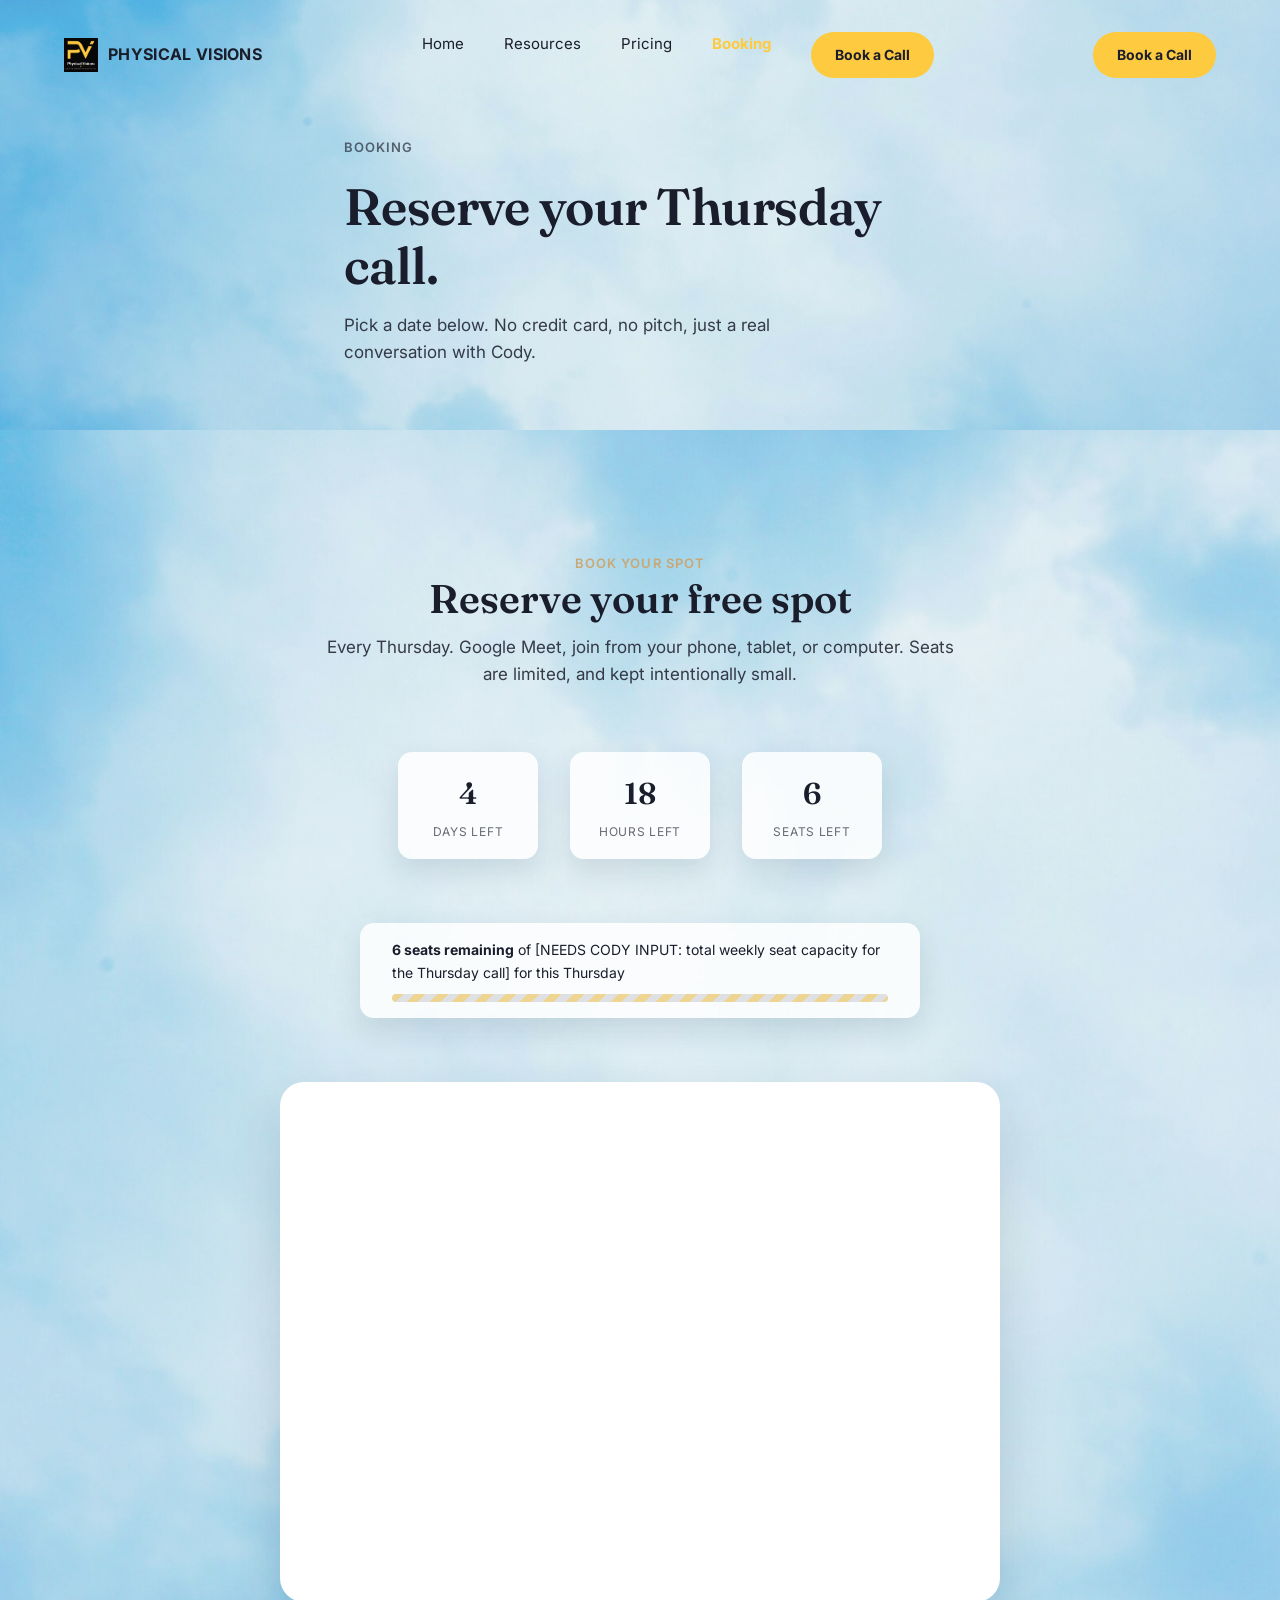
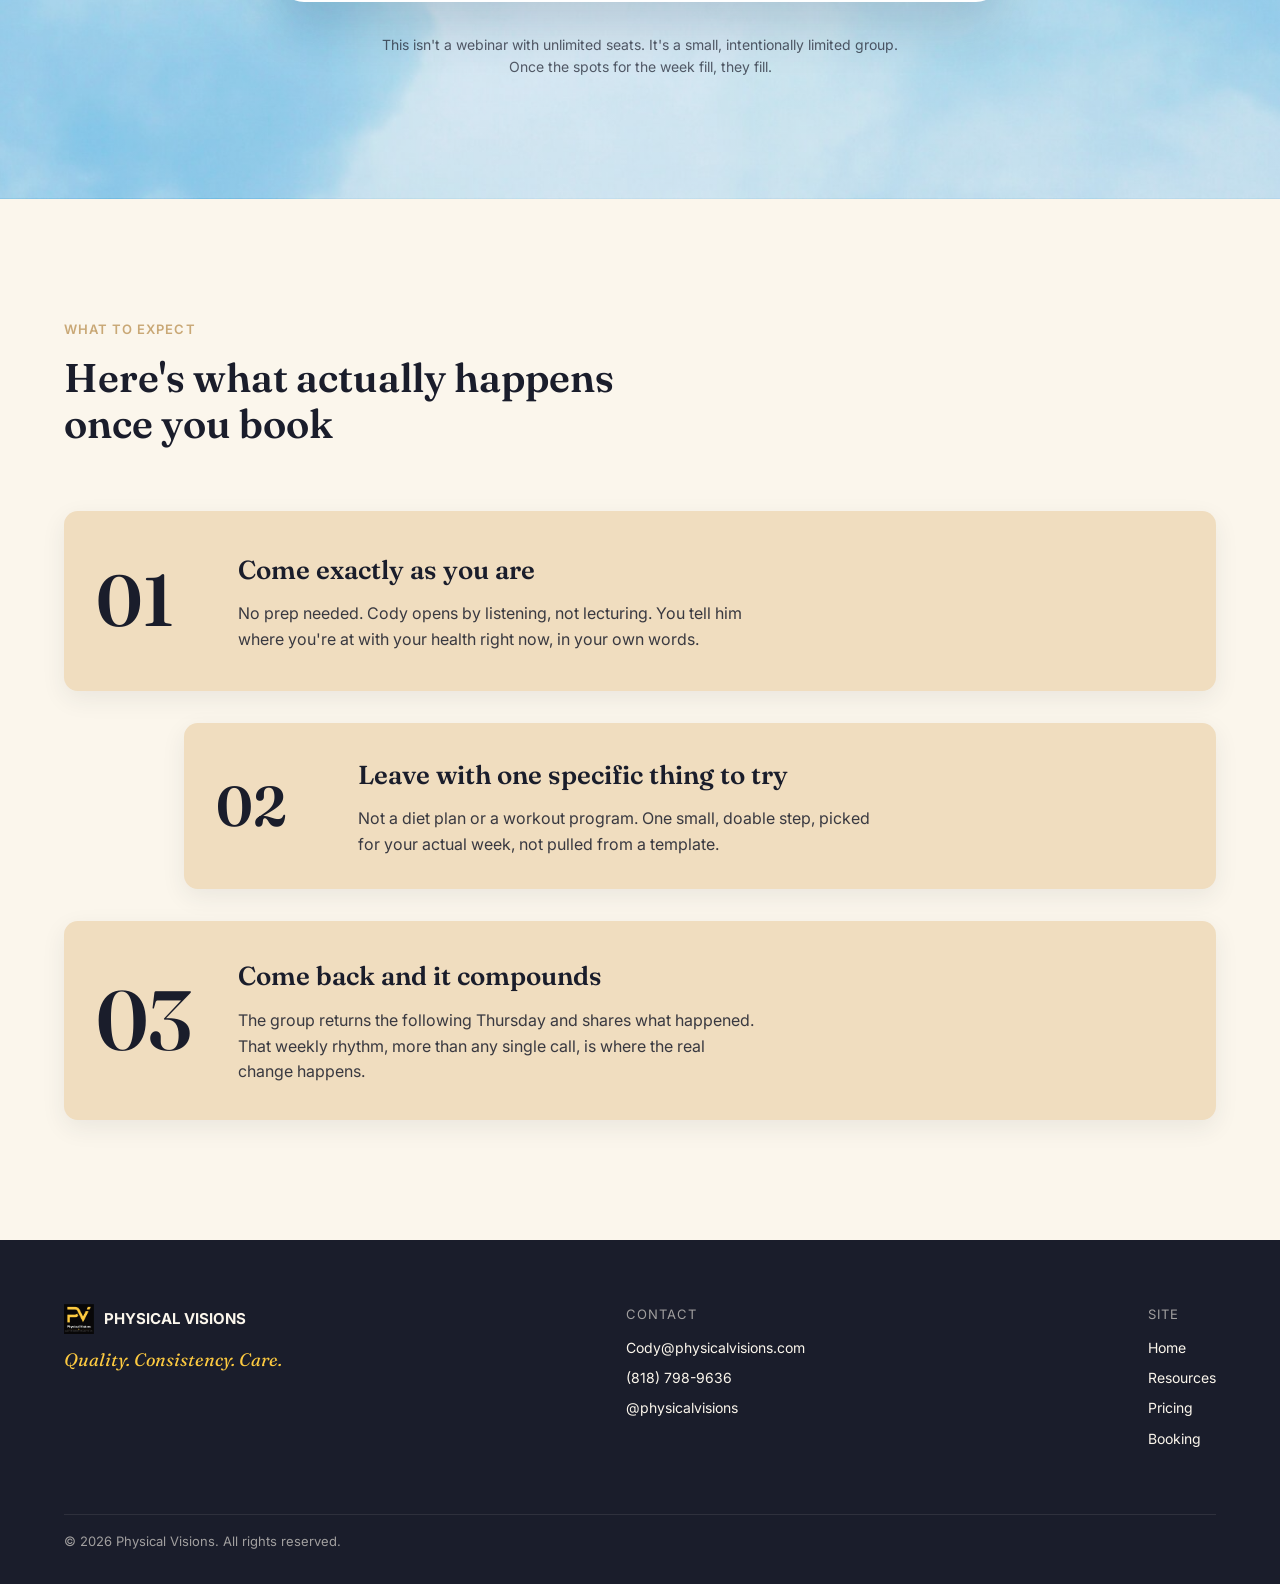
==== booking.html @ 631cce65 "Add booking.html with GHL calendar + urgency mechanics" ====
<!DOCTYPE html>
<html lang="en">
<head>
  <meta charset="UTF-8" />
  <meta name="viewport" content="width=device-width, initial-scale=1.0" />
  <title>Booking | Physical Visions</title>
  <meta name="description" content="Reserve your free Thursday coaching call with Cody Carrier, NASM-certified coach. Pick a time below, no credit card, no pitch." />
  <link rel="stylesheet" href="styles.css" />
  <link rel="icon" href="assets/pv-logo.png" />
  <link rel="preconnect" href="https://fonts.googleapis.com" />
  <link rel="preconnect" href="https://fonts.gstatic.com" crossorigin />
  <link href="https://fonts.googleapis.com/css2?family=Fraunces:ital,opsz,wght@0,9..144,300..700;1,9..144,300..700&family=Inter:wght@400;500;600;700&display=swap" rel="stylesheet" />
</head>
<body>

  <!-- =========================================================
       SKY — full-bleed cloud background behind nav + page-hero
       ========================================================= -->
  <div class="sky">

    <nav class="nav">
      <div class="nav-logo">
        <img src="assets/pv-logo.png" alt="Physical Visions" />
        <span class="nav-logo-word">PHYSICAL VISIONS</span>
      </div>
      <div class="nav-links" id="nav-links">
        <a href="index.html">Home</a>
        <a href="resources.html">Resources</a>
        <a href="pricing.html">Pricing</a>
        <a href="booking.html" class="active">Booking</a>
        <a href="booking.html" class="btn btn-sm nav-links-cta">Book a Call</a>
      </div>
      <a href="booking.html" class="btn btn-sm nav-cta-desktop">Book a Call</a>
      <button type="button" class="nav-toggle" id="nav-toggle" aria-label="Toggle menu" aria-expanded="false" aria-controls="nav-links">
        <span></span><span></span><span></span>
      </button>
    </nav>

    <header class="page-hero container">
      <span class="hero-label">Booking</span>
      <h1 class="page-hero-headline">Reserve your Thursday call.</h1>
      <p class="page-hero-sub">Pick a date below. No credit card, no pitch, just a real conversation with Cody.</p>
    </header>

  </div>

  <!-- =========================================================
       BOOKING — cloud section, countdown + seats + capacity +
       GHL widget (the confirmed calendar, ID 6GK8R8UNQwHmLOpPVCyv)
       ========================================================= -->
  <section class="booking" id="booking-widget-section">
    <div class="container">
      <div class="booking-header reveal">
        <span class="section-label">Book Your Spot</span>
        <h2 class="section-heading">Reserve your free spot</h2>
        <p class="booking-intro">Every Thursday. Google Meet, join from your phone, tablet, or computer. Seats are limited, and kept intentionally small.</p>
      </div>

      <div class="urgency-row reveal">
        <div class="urgency-card">
          <div class="urgency-number" data-countdown-days>—</div>
          <div class="urgency-label">Days Left</div>
        </div>
        <div class="urgency-card">
          <div class="urgency-number" data-countdown-hours>—</div>
          <div class="urgency-label">Hours Left</div>
        </div>
        <div class="urgency-card">
          <div class="urgency-number"><span data-seats-left>6</span></div>
          <div class="urgency-label">Seats Left</div>
        </div>
      </div>

      <div class="capacity-bar">
        <p><strong><span data-seats-left>6</span> seats remaining</strong> of [NEEDS CODY INPUT: total weekly seat capacity for the Thursday call] for this Thursday</p>
        <div class="capacity-track"><div class="capacity-fill capacity-fill--unknown"></div></div>
      </div>

      <div class="booking-widget reveal">
        <iframe src="https://link.martechla.com/widget/booking/6GK8R8UNQwHmLOpPVCyv" title="Reserve your free coaching call" style="width: 100%; border: none; overflow: hidden;" scrolling="no" id="6GK8R8UNQwHmLOpPVCyv_1781739598770"></iframe>
        <script src="https://link.martechla.com/js/form_embed.js" type="text/javascript"></script>
      </div>

      <p class="booking-note">This isn't a webinar with unlimited seats. It's a small, intentionally limited group. Once the spots for the week fill, they fill.</p>
    </div>
  </section>

  <!-- =========================================================
       WHAT TO EXPECT — adapted from Home's journey copy,
       reframed for someone landing directly on this page
       ========================================================= -->
  <section class="journey" id="what-to-expect">
    <div class="container">
      <div class="section-header reveal">
        <span class="section-label">What To Expect</span>
        <h2 class="section-heading">Here's what actually happens once you book</h2>
      </div>

      <div class="journey-rows">

        <div class="journey-row reveal">
          <span class="journey-number">01</span>
          <div>
            <p class="journey-row-title">Come exactly as you are</p>
            <p class="journey-row-body">No prep needed. Cody opens by listening, not lecturing. You tell him where you're at with your health right now, in your own words.</p>
          </div>
        </div>

        <div class="journey-row offset reveal">
          <span class="journey-number journey-number--md">02</span>
          <div>
            <p class="journey-row-title">Leave with one specific thing to try</p>
            <p class="journey-row-body">Not a diet plan or a workout program. One small, doable step, picked for your actual week, not pulled from a template.</p>
          </div>
        </div>

        <div class="journey-row reveal">
          <span class="journey-number journey-number--lg">03</span>
          <div>
            <p class="journey-row-title">Come back and it compounds</p>
            <p class="journey-row-body">The group returns the following Thursday and shares what happened. That weekly rhythm, more than any single call, is where the real change happens.</p>
          </div>
        </div>

      </div>
    </div>
  </section>

  <!-- =========================================================
       FOOTER
       ========================================================= -->
  <footer class="footer">
    <div class="container">
      <div class="footer-top">
        <div>
          <div class="footer-brand">
            <img src="assets/pv-logo.png" alt="Physical Visions" />
            <span class="footer-brand-word">PHYSICAL VISIONS</span>
          </div>
          <p class="footer-tagline">Quality. Consistency. Care.</p>
        </div>

        <div>
          <p class="footer-col-title">Contact</p>
          <div class="footer-links">
            <a href="mailto:Cody@physicalvisions.com">Cody@physicalvisions.com</a>
            <a href="tel:+18187989636">(818) 798-9636</a>
            <a href="https://instagram.com/physicalvisions" target="_blank" rel="noopener">@physicalvisions</a>
          </div>
        </div>

        <div>
          <p class="footer-col-title">Site</p>
          <div class="footer-links">
            <a href="index.html">Home</a>
            <a href="resources.html">Resources</a>
            <a href="pricing.html">Pricing</a>
            <a href="booking.html">Booking</a>
          </div>
        </div>
      </div>

      <div class="footer-bottom">
        <span>&copy; 2026 Physical Visions. All rights reserved.</span>
      </div>
    </div>
  </footer>

  <script src="script.js"></script>
</body>
</html>
---- styles.css ----
/* =========================================================
   Physical Visions — Home Page
   Design system: gold accent, cream/cloud floating sections,
   warm tan "grounded" sections for settled moments.
   No build step — nudge the variables below and save.
   ========================================================= */

/* -------------------------
   CSS Custom Properties
   ------------------------- */
:root {
  /* Locked accent — the one saturated color in the whole system */
  --gold: #FDCA40;

  /* Base surfaces */
  --cream: #FBF6EC;          /* default warm background under the cloud sections */
  --dark-text: #1A1D2B;      /* text ONLY — never a section background */

  /* Grounded / settled section — warm tan counterpoint to the floating cloud sections */
  --tan-section: #F1E1C2;
  --card-tan: #F0DDBF;
  --card-tan-dark: #C9A876;

  /* Cloud / sky */
  --sky-light: #8FD3F4;
  --sky-deep: #2E9CDB;

  /* Type */
  --font-headline: 'Fraunces', Georgia, serif;
  --font-body: 'Inter', Helvetica, Arial, sans-serif;

  /* Spacing + radius */
  --space-xs: 8px;
  --space-sm: 16px;
  --space-md: 32px;
  --space-lg: 64px;
  --space-xl: 120px;
  --radius-sm: 6px;
  --radius-md: 14px;
  --radius-lg: 24px;
  --radius-pill: 100px;
}

/* -------------------------
   Reset & Base
   ------------------------- */
*, *::before, *::after {
  box-sizing: border-box;
  margin: 0;
  padding: 0;
}

html { scroll-behavior: smooth; }

body {
  font-family: var(--font-body);
  font-size: 1rem;
  line-height: 1.6;
  color: var(--dark-text);
  background: var(--cream);
  -webkit-font-smoothing: antialiased;
  overflow-x: hidden;
}

img { display: block; max-width: 100%; height: auto; }
a { color: inherit; text-decoration: none; }
ul { list-style: none; }

.container {
  width: 100%;
  max-width: 1280px;
  margin: 0 auto;
  padding: 0 64px;
}

/* =========================================================
   MOTION
   Clouds drift continuously; floating elements bob gently;
   grounded sections stay completely still by design — that
   stillness is the point, not an oversight. Content fades in
   on scroll via the .reveal class (see script.js).
   ========================================================= */
@keyframes cloud-drift {
  0%   { background-position: 0% center; }
  100% { background-position: 100% center; }
}

@keyframes gentle-float {
  0%, 100% { transform: translateY(0px); }
  50%      { transform: translateY(-6px); }
}

.reveal {
  opacity: 0;
  transform: translateY(24px);
  transition: opacity 0.7s ease, transform 0.7s ease;
}

.reveal.in-view {
  opacity: 1;
  transform: translateY(0);
}

@media (prefers-reduced-motion: reduce) {
  * { animation: none !important; transition: none !important; }
  .reveal { opacity: 1; transform: none; }
}

/* =========================================================
   SKY — full-bleed cloud background behind nav + hero
   ========================================================= */
.sky {
  position: relative;
  background:
    linear-gradient(rgba(255, 255, 255, 0.32), rgba(255, 255, 255, 0.32)),
    url('assets/clouds-bg.jpg');
  background-size: 200% auto, cover;
  background-position: 0% center, center;
  animation: cloud-drift 60s ease-in-out infinite alternate;
}

/* -------------------------
   Nav
   ------------------------- */
.nav {
  display: flex;
  align-items: center;
  justify-content: space-between;
  padding: var(--space-md) 64px;
}

.nav-logo {
  display: flex;
  align-items: center;
  gap: 10px;
}

.nav-logo img {
  height: 34px;
  width: auto;
}

.nav-logo-word {
  font-family: var(--font-body);
  font-weight: 700;
  font-size: 16px;
  letter-spacing: 0.02em;
}

.nav-links {
  display: flex;
  gap: 40px;
  font-size: 15px;
}

.nav-links a:hover { opacity: 0.7; }

.nav-links-cta { display: none; }

.nav-toggle {
  display: none;
  flex-direction: column;
  justify-content: center;
  gap: 5px;
  width: 40px;
  height: 40px;
  background: none;
  border: none;
  cursor: pointer;
}

.nav-toggle span {
  display: block;
  width: 22px;
  height: 2px;
  background: var(--dark-text);
  margin: 0 auto;
  transition: transform 0.2s ease, opacity 0.2s ease;
}

.nav-toggle.open span:nth-child(1) { transform: translateY(7px) rotate(45deg); }
.nav-toggle.open span:nth-child(2) { opacity: 0; }
.nav-toggle.open span:nth-child(3) { transform: translateY(-7px) rotate(-45deg); }

/* -------------------------
   Buttons
   ------------------------- */
.btn {
  display: inline-flex;
  align-items: center;
  justify-content: center;
  font-family: var(--font-body);
  font-weight: 700;
  font-size: 15px;
  padding: 16px 32px;
  border-radius: var(--radius-pill);
  background: var(--gold);
  color: var(--dark-text);
  border: none;
  cursor: pointer;
  transition: transform 0.2s ease, box-shadow 0.2s ease;
}

.btn:hover {
  transform: translateY(-2px);
  box-shadow: 0 10px 24px rgba(253, 202, 64, 0.35);
}

.btn-sm {
  padding: 12px 24px;
  font-size: 14px;
}

.btn-outline {
  background: transparent;
  border: 2px solid var(--dark-text);
  color: var(--dark-text);
}

.btn-outline:hover {
  box-shadow: none;
  background: var(--dark-text);
  color: var(--tan-section);
}

/* -------------------------
   Hero
   ------------------------- */
.hero {
  display: flex;
  align-items: flex-start;
  padding: 24px 0 var(--space-xl);
  position: relative;
  min-height: 560px;
}

.hero-copy {
  display: flex;
  flex-direction: column;
  align-items: flex-start;
  gap: 20px;
  width: 100%;
  max-width: 560px;
  padding: 40px 0 0 64px;
}

.hero-label {
  font-family: var(--font-body);
  font-weight: 600;
  font-size: 13px;
  letter-spacing: 0.08em;
  text-transform: uppercase;
  color: var(--dark-text);
  opacity: 0.65;
}

.hero-headline {
  font-family: var(--font-headline);
  font-optical-sizing: auto;
  font-weight: 600;
  font-size: 58px;
  line-height: 1.15;
  letter-spacing: -0.01em;
  color: var(--dark-text);
}

.hero-headline em {
  font-style: italic;
  font-weight: 500;
}

.hero-sub {
  font-family: var(--font-body);
  font-size: 17px;
  line-height: 1.6;
  color: var(--dark-text);
  max-width: 460px;
}

.hero-cta-row {
  display: flex;
  flex-direction: column;
  gap: 10px;
  padding-top: 8px;
}

.hero-trust {
  font-family: var(--font-body);
  font-size: 13px;
  color: var(--dark-text);
  opacity: 0.65;
}

.credential-chip {
  position: absolute;
  top: 380px;
  right: 96px;
  display: flex;
  flex-direction: column;
  gap: 4px;
  padding: 20px 24px;
  border-radius: var(--radius-md);
  background: rgba(255, 255, 255, 0.85);
  box-shadow: 0 16px 34px rgba(20, 50, 80, 0.16);
  width: 240px;
  animation: gentle-float 5s ease-in-out infinite;
}

.credential-chip-title {
  font-family: var(--font-headline);
  font-weight: 600;
  font-size: 20px;
  color: var(--dark-text);
}

.credential-chip-sub {
  font-family: var(--font-body);
  font-size: 13px;
  color: var(--dark-text);
  opacity: 0.7;
}

/* =========================================================
   SECTION HEADER (shared pattern)
   ========================================================= */
.section-header {
  display: flex;
  flex-direction: column;
  gap: 16px;
  max-width: 560px;
  margin-bottom: var(--space-lg);
}

.section-label {
  font-family: var(--font-body);
  font-weight: 600;
  font-size: 13px;
  letter-spacing: 0.08em;
  text-transform: uppercase;
  color: var(--card-tan-dark);
}

.section-heading {
  font-family: var(--font-headline);
  font-weight: 600;
  font-size: 40px;
  line-height: 1.15;
  color: var(--dark-text);
}

/* =========================================================
   JOURNEY SECTION ("How It Works") — grounded, settled
   ========================================================= */
.journey {
  background: var(--cream);
  padding: var(--space-xl) 0;
}

.journey-rows {
  display: flex;
  flex-direction: column;
  gap: var(--space-md);
}

.journey-row {
  display: flex;
  align-items: center;
  gap: 32px;
  width: 100%;
  box-sizing: border-box;
  background: var(--card-tan);
  border-radius: var(--radius-md);
  padding: var(--space-md);
  box-shadow: 0 8px 24px rgba(42, 46, 64, 0.08);
}

.journey-row > div {
  flex: 1;
  min-width: 0;
}

.journey-row.offset {
  width: calc(100% - 120px);
  margin-left: 120px;
}

.journey-number {
  font-family: var(--font-headline);
  font-weight: 600;
  font-size: 72px;
  color: var(--dark-text);
  width: 110px;
  flex-shrink: 0;
}

.journey-number--md { font-size: 56px; }
.journey-number--lg { font-size: 84px; }

.journey-row-title {
  font-family: var(--font-headline);
  font-weight: 600;
  font-size: 26px;
  color: var(--dark-text);
  margin-bottom: 10px;
}

.journey-row-body {
  font-family: var(--font-body);
  font-size: 16px;
  line-height: 1.6;
  color: var(--dark-text);
  opacity: 0.85;
  max-width: 520px;
}

/* =========================================================
   WHO THIS IS FOR — asymmetric two-column, floating quote card
   ========================================================= */
.who {
  position: relative;
  background:
    linear-gradient(rgba(255, 255, 255, 0.55), rgba(255, 255, 255, 0.55)),
    url('assets/clouds-bg.jpg');
  background-size: 200% auto, cover;
  background-position: 0% center, center;
  animation: cloud-drift 70s ease-in-out infinite alternate;
  padding: var(--space-xl) 0;
}

.who-grid {
  display: grid;
  grid-template-columns: 1.1fr 0.9fr;
  gap: var(--space-lg);
  align-items: start;
}

.who-list {
  display: flex;
  flex-direction: column;
  gap: var(--space-sm);
  margin-top: var(--space-sm);
}

.who-item {
  display: flex;
  align-items: flex-start;
  gap: 14px;
  font-size: 17px;
  line-height: 1.5;
}

.who-check {
  flex-shrink: 0;
  width: 26px;
  height: 26px;
  border-radius: 50%;
  background: var(--gold);
  color: var(--dark-text);
  display: flex;
  align-items: center;
  justify-content: center;
  font-weight: 700;
  font-size: 14px;
  margin-top: 2px;
}

.who-closing {
  margin-top: var(--space-md);
  font-family: var(--font-headline);
  font-style: italic;
  font-size: 20px;
  line-height: 1.4;
  max-width: 460px;
}

.who-card {
  background: rgba(255, 255, 255, 0.85);
  border-radius: var(--radius-lg);
  padding: var(--space-lg) var(--space-md);
  box-shadow: 0 20px 44px rgba(20, 50, 80, 0.14);
  animation: gentle-float 6s ease-in-out infinite;
  margin-top: 48px;
}

.who-card-number {
  font-family: var(--font-headline);
  font-size: 64px;
  font-weight: 600;
  color: var(--gold);
  line-height: 1;
}

.who-card-label {
  font-size: 15px;
  margin-top: 8px;
  opacity: 0.75;
}

/* =========================================================
   COACH — grounded/settled tan section, asymmetric photo
   ========================================================= */
.coach {
  background: var(--tan-section);
  padding: var(--space-xl) 0;
}

.coach-grid {
  display: grid;
  grid-template-columns: 0.85fr 1.15fr;
  gap: var(--space-lg);
  align-items: center;
}

.coach-photo-wrap {
  position: relative;
}

.coach-photo {
  border-radius: var(--radius-lg);
  overflow: hidden;
  box-shadow: 0 24px 50px rgba(42, 46, 64, 0.18);
  transform: rotate(-2deg);
}

.coach-photo img {
  width: 100%;
  aspect-ratio: 4 / 5;
  object-fit: cover;
}

.coach-credential-tag {
  position: absolute;
  bottom: -20px;
  right: -20px;
  background: var(--dark-text);
  color: var(--gold);
  padding: 14px 20px;
  border-radius: var(--radius-md);
  font-size: 13px;
  font-weight: 600;
  letter-spacing: 0.02em;
  box-shadow: 0 12px 28px rgba(20, 50, 80, 0.25);
}

.coach-name {
  font-family: var(--font-headline);
  font-weight: 600;
  font-size: 32px;
  margin-bottom: 4px;
}

.coach-title {
  font-size: 15px;
  opacity: 0.7;
  margin-bottom: var(--space-sm);
}

.coach-bio p {
  margin-bottom: 16px;
  max-width: 560px;
  opacity: 0.9;
}

.coach-bio p:last-child { margin-bottom: 0; }

/* =========================================================
   TESTIMONIALS — asymmetric, one featured + two stacked
   ========================================================= */
.testimonials {
  background: var(--cream);
  padding: var(--space-xl) 0;
}

.testimonial-grid {
  display: grid;
  grid-template-columns: 1.3fr 1fr;
  gap: var(--space-md);
}

.testimonial-card {
  background: #fff;
  border-radius: var(--radius-md);
  padding: var(--space-md);
  box-shadow: 0 10px 28px rgba(42, 46, 64, 0.08);
  display: flex;
  flex-direction: column;
  gap: 16px;
}

.testimonial-featured {
  padding: var(--space-lg) var(--space-md);
  justify-content: center;
}

.testimonial-stack {
  display: flex;
  flex-direction: column;
  gap: var(--space-md);
}

.testimonial-quote {
  font-family: var(--font-headline);
  font-size: 22px;
  line-height: 1.45;
  color: var(--dark-text);
}

.testimonial-stack .testimonial-quote {
  font-size: 17px;
}

.testimonial-person {
  display: flex;
  align-items: center;
  gap: 12px;
}

.testimonial-person img {
  width: 48px;
  height: 48px;
  border-radius: 50%;
  object-fit: cover;
}

.testimonial-name {
  font-weight: 700;
  font-size: 14px;
}

.testimonial-context {
  font-size: 13px;
  opacity: 0.65;
}

/* =========================================================
   BOOKING — cloud section, countdown + seats + GHL widget
   ========================================================= */
.booking {
  position: relative;
  background:
    linear-gradient(rgba(255, 255, 255, 0.4), rgba(255, 255, 255, 0.4)),
    url('assets/clouds-bg.jpg');
  background-size: 200% auto, cover;
  background-position: 0% center, center;
  animation: cloud-drift 80s ease-in-out infinite alternate;
  padding: var(--space-xl) 0;
}

.booking-header {
  text-align: center;
  max-width: 640px;
  margin: 0 auto var(--space-lg);
}

.booking-header .section-label { justify-content: center; }

.booking-intro {
  font-size: 17px;
  opacity: 0.85;
  margin-top: 12px;
}

.urgency-row {
  display: flex;
  justify-content: center;
  gap: var(--space-md);
  flex-wrap: wrap;
  margin-bottom: var(--space-lg);
}

.urgency-card {
  background: rgba(255, 255, 255, 0.85);
  border-radius: var(--radius-md);
  padding: 18px 28px;
  text-align: center;
  min-width: 140px;
  box-shadow: 0 12px 28px rgba(20, 50, 80, 0.12);
  animation: gentle-float 5.5s ease-in-out infinite;
}

.urgency-card:nth-child(2) { animation-delay: 0.6s; }

.urgency-number {
  font-family: var(--font-headline);
  font-weight: 600;
  font-size: 30px;
  color: var(--dark-text);
}

.urgency-label {
  font-size: 12px;
  letter-spacing: 0.06em;
  text-transform: uppercase;
  opacity: 0.65;
  margin-top: 4px;
}

.booking-widget {
  max-width: 720px;
  margin: 0 auto;
  background: #fff;
  border-radius: var(--radius-lg);
  padding: var(--space-sm);
  box-shadow: 0 24px 50px rgba(20, 50, 80, 0.16);
}

.booking-widget iframe {
  width: 100%;
  min-height: 480px;
  border: none;
}

.booking-note {
  text-align: center;
  max-width: 520px;
  margin: var(--space-md) auto 0;
  font-size: 14px;
  opacity: 0.7;
}

/* =========================================================
   FAQ — side-by-side grid, not an accordion
   ========================================================= */
.faq {
  background: var(--tan-section);
  padding: var(--space-xl) 0;
}

.faq-grid {
  display: grid;
  grid-template-columns: 1fr 1fr;
  gap: var(--space-md) var(--space-lg);
}

.faq-item {
  padding-bottom: var(--space-sm);
  border-bottom: 1px solid rgba(26, 29, 43, 0.12);
}

.faq-q {
  font-family: var(--font-headline);
  font-weight: 600;
  font-size: 19px;
  margin-bottom: 8px;
}

.faq-a {
  font-size: 15px;
  opacity: 0.85;
}

/* =========================================================
   FOOTER
   ========================================================= */
.footer {
  background: var(--dark-text);
  color: var(--cream);
  padding: var(--space-lg) 0 var(--space-md);
}

.footer-top {
  display: flex;
  justify-content: space-between;
  align-items: flex-start;
  gap: var(--space-lg);
  flex-wrap: wrap;
  padding-bottom: var(--space-lg);
}

.footer-brand {
  display: flex;
  align-items: center;
  gap: 10px;
}

.footer-brand img { height: 30px; }

.footer-brand-word {
  font-weight: 700;
  font-size: 15px;
  color: var(--cream);
}

.footer-tagline {
  font-family: var(--font-headline);
  font-style: italic;
  font-size: 18px;
  color: var(--gold);
  margin-top: 12px;
}

.footer-col-title {
  font-size: 13px;
  letter-spacing: 0.08em;
  text-transform: uppercase;
  opacity: 0.6;
  margin-bottom: 12px;
}

.footer-links {
  display: flex;
  flex-direction: column;
  gap: 8px;
  font-size: 14px;
}

.footer-links a:hover { opacity: 0.7; }

.footer-bottom {
  border-top: 1px solid rgba(251, 246, 236, 0.15);
  padding-top: var(--space-sm);
  font-size: 13px;
  opacity: 0.6;
  display: flex;
  justify-content: space-between;
  flex-wrap: wrap;
  gap: 8px;
}

/* =========================================================
   RESPONSIVE
   ========================================================= */
@media (max-width: 960px) {
  .hero { flex-direction: column; }
  .hero-copy { padding: 32px 24px 0; max-width: 100%; }
  .hero-headline { font-size: 40px; }
  .credential-chip { position: static; margin: 32px 24px 0; width: auto; }

  .journey-row.offset { margin-left: 0; }
  .journey-row { flex-direction: column; align-items: flex-start; }

  .who-grid { grid-template-columns: 1fr; }
  .who-card { margin-top: var(--space-md); }

  .coach-grid { grid-template-columns: 1fr; }
  .coach-photo { max-width: 320px; margin: 0 auto; }
  .coach-credential-tag { right: 12px; bottom: -16px; }

  .testimonial-grid { grid-template-columns: 1fr; }

  .faq-grid { grid-template-columns: 1fr; }

  .container { padding: 0 24px; }
  .nav { padding: 20px 24px; position: relative; }

  .nav-cta-desktop { display: none; }
  .nav-toggle { display: flex; }

  .nav-links {
    position: absolute;
    z-index: 30;
    top: 100%;
    left: 0;
    right: 0;
    flex-direction: column;
    align-items: flex-start;
    gap: 0;
    background: var(--cream);
    box-shadow: 0 16px 30px rgba(20, 50, 80, 0.14);
    max-height: 0;
    overflow: hidden;
    transition: max-height 0.25s ease;
  }

  .nav-links.open { max-height: 480px; }

  .nav-links a {
    width: 100%;
    padding: 16px 24px;
    border-bottom: 1px solid rgba(26, 29, 43, 0.08);
  }

  .nav-links-cta {
    display: inline-flex;
    margin: 16px 24px;
    width: calc(100% - 48px);
  }
}

/* === SHARED MULTI-PAGE COMPONENTS (T-01) === */

/* Active nav state */
.nav-links a.active {
  color: var(--gold);
  font-weight: 700;
}

/* -------------------------
   Page hero — shorter cloud hero for inner pages
   ------------------------- */
.page-hero {
  padding: 24px 64px var(--space-lg);
  max-width: 720px;
}

.page-hero .hero-label {
  display: inline-block;
  margin-bottom: 20px;
}

.page-hero-headline {
  font-family: var(--font-headline);
  font-optical-sizing: auto;
  font-weight: 600;
  font-size: clamp(2rem, 5vw, 3.2rem);
  line-height: 1.15;
  letter-spacing: -0.01em;
  color: var(--dark-text);
  margin-bottom: 16px;
}

.page-hero-sub {
  font-family: var(--font-body);
  font-size: 17px;
  line-height: 1.6;
  color: var(--dark-text);
  opacity: 0.85;
  max-width: 520px;
}

/* -------------------------
   CTA band — static tan band driving to booking.html
   ------------------------- */
.cta-band {
  background: var(--tan-section);
  padding: var(--space-lg) 0;
}

.cta-band .container {
  display: flex;
  align-items: center;
  justify-content: space-between;
  gap: var(--space-md);
  flex-wrap: wrap;
}

.cta-band-heading {
  font-family: var(--font-headline);
  font-weight: 600;
  font-size: 30px;
  line-height: 1.25;
  color: var(--dark-text);
  max-width: 480px;
}

@media (max-width: 960px) {
  .page-hero {
    padding: 20px 24px var(--space-md);
  }

  .cta-band .container {
    flex-direction: column;
    align-items: flex-start;
    text-align: left;
  }
}
/* === END SHARED MULTI-PAGE COMPONENTS === */

/* === RESOURCES PAGE === */

/* -------------------------
   Free Call teaser — cloud/moving section, asymmetric
   ------------------------- */
.call-teaser {
  position: relative;
  background:
    linear-gradient(rgba(255, 255, 255, 0.45), rgba(255, 255, 255, 0.45)),
    url('assets/clouds-bg.jpg');
  background-size: 200% auto, cover;
  background-position: 0% center, center;
  animation: cloud-drift 75s ease-in-out infinite alternate;
  padding: var(--space-xl) 0;
}

.call-grid {
  display: grid;
  grid-template-columns: 1.15fr 0.85fr;
  gap: var(--space-lg);
  align-items: center;
}

.call-body {
  font-size: 17px;
  line-height: 1.6;
  opacity: 0.9;
  max-width: 520px;
  margin: var(--space-sm) 0 var(--space-md);
}

.call-chip {
  background: rgba(255, 255, 255, 0.85);
  border-radius: var(--radius-lg);
  padding: var(--space-md);
  box-shadow: 0 20px 44px rgba(20, 50, 80, 0.14);
  animation: gentle-float 6.5s ease-in-out infinite;
}

.call-chip-title {
  font-family: var(--font-headline);
  font-weight: 600;
  font-size: 26px;
  color: var(--dark-text);
}

.call-chip-sub {
  font-size: 14px;
  opacity: 0.75;
  margin-top: 8px;
}

/* -------------------------
   Nutrient grid — one featured + two stacked (Food & Mood)
   ------------------------- */
.nutrient-grid {
  display: grid;
  grid-template-columns: 1.3fr 1fr;
  gap: var(--space-md);
}

.nutrient-card {
  background: #fff;
  border-radius: var(--radius-md);
  padding: var(--space-md);
  box-shadow: 0 10px 28px rgba(42, 46, 64, 0.08);
}

.nutrient-featured {
  padding: var(--space-lg) var(--space-md);
  display: flex;
  flex-direction: column;
  justify-content: center;
}

.nutrient-stack {
  display: flex;
  flex-direction: column;
  gap: var(--space-md);
}

.nutrient-name {
  font-family: var(--font-headline);
  font-weight: 600;
  font-size: 21px;
  margin-bottom: 10px;
  color: var(--dark-text);
}

.nutrient-featured .nutrient-name {
  font-size: 26px;
}

.nutrient-body {
  font-size: 15px;
  line-height: 1.6;
  opacity: 0.85;
}

/* Tighten spacing when a journey section directly follows another */
.journey--tight {
  padding-top: 0;
}

/* -------------------------
   Check-in / intake — tan grounded section, GHL placeholder
   ------------------------- */
.checkin-grid {
  display: grid;
  grid-template-columns: 1fr 1fr;
  gap: var(--space-lg);
  align-items: center;
}

.checkin-card {
  background: rgba(255, 255, 255, 0.6);
  border: 1px dashed var(--card-tan-dark);
  border-radius: var(--radius-lg);
  padding: var(--space-lg) var(--space-md);
  display: flex;
  flex-direction: column;
  gap: 14px;
  align-items: flex-start;
}

.checkin-label {
  font-family: var(--font-body);
  font-weight: 700;
  font-size: 15px;
  color: var(--dark-text);
}

.checkin-sub {
  font-size: 14px;
  opacity: 0.75;
}

@media (max-width: 960px) {
  .call-grid { grid-template-columns: 1fr; }
  .nutrient-grid { grid-template-columns: 1fr; }
  .checkin-grid { grid-template-columns: 1fr; }
}
/* === END RESOURCES PAGE === */

/* === PRICING PAGE === */

/* -------------------------
   Shared: pending-price note (softly styled, not blank)
   ------------------------- */
.price-pending {
  display: inline-block;
  font-family: var(--font-body);
  font-style: italic;
  font-size: 13px;
  color: var(--card-tan-dark);
  background: rgba(255, 255, 255, 0.6);
  border: 1px dashed var(--card-tan-dark);
  border-radius: var(--radius-pill);
  padding: 5px 14px;
}

.price-pending--inline {
  margin-top: 2px;
}

/* -------------------------
   Personal Training — asymmetric list + side cards
   ------------------------- */
.pt-section {
  background: var(--cream);
  padding: var(--space-xl) 0;
}

.pt-intro {
  font-family: var(--font-body);
  font-size: 16px;
  line-height: 1.6;
  color: var(--dark-text);
  opacity: 0.85;
  max-width: 520px;
}

.pt-grid {
  display: grid;
  grid-template-columns: 1.2fr 0.8fr;
  gap: var(--space-lg);
  align-items: start;
}

.pt-list {
  display: flex;
  flex-direction: column;
  gap: var(--space-sm);
}

.pt-row {
  background: var(--card-tan);
  border-radius: var(--radius-md);
  padding: var(--space-md);
  box-shadow: 0 8px 24px rgba(42, 46, 64, 0.08);
}

.pt-row--accent {
  border-left: 4px solid var(--gold);
  padding-left: calc(var(--space-md) - 4px);
}

.pt-row-head {
  display: flex;
  align-items: baseline;
  justify-content: space-between;
  gap: var(--space-sm);
  flex-wrap: wrap;
}

.pt-row-title {
  font-family: var(--font-headline);
  font-weight: 600;
  font-size: 22px;
  color: var(--dark-text);
}

.pt-row-price {
  font-family: var(--font-headline);
  font-weight: 600;
  font-size: 28px;
  color: var(--dark-text);
}

.pt-row-unit {
  font-family: var(--font-body);
  font-size: 14px;
  font-weight: 400;
  opacity: 0.6;
  margin-left: 2px;
}

.pt-row-detail {
  font-family: var(--font-body);
  font-size: 15px;
  line-height: 1.6;
  opacity: 0.85;
  margin-top: 8px;
}

.pt-side {
  display: flex;
  flex-direction: column;
  gap: var(--space-md);
}

.pt-card {
  position: relative;
  background: #fff;
  border-radius: var(--radius-md);
  padding: var(--space-md);
  box-shadow: 0 10px 28px rgba(42, 46, 64, 0.08);
}

.pt-card-label {
  font-family: var(--font-body);
  font-weight: 600;
  font-size: 13px;
  letter-spacing: 0.06em;
  text-transform: uppercase;
  color: var(--card-tan-dark);
}

.pt-card-price {
  font-family: var(--font-headline);
  font-weight: 600;
  font-size: 34px;
  color: var(--dark-text);
  margin-top: 8px;
}

.pt-card-was {
  font-size: 18px;
  font-weight: 400;
  text-decoration: line-through;
  opacity: 0.5;
  margin-left: 8px;
}

.pt-card-detail {
  font-family: var(--font-body);
  font-size: 14px;
  opacity: 0.8;
  margin-top: 8px;
}

.pt-bundle {
  border: 2px solid var(--gold);
}

.pt-bundle-badge {
  position: absolute;
  top: -14px;
  right: 20px;
  background: var(--gold);
  color: var(--dark-text);
  font-family: var(--font-body);
  font-weight: 700;
  font-size: 12px;
  padding: 6px 14px;
  border-radius: var(--radius-pill);
  box-shadow: 0 6px 16px rgba(253, 202, 64, 0.4);
}

.pt-cta {
  margin-top: var(--space-lg);
}

/* -------------------------
   Coaching Membership + Add-ons — tan grounded, grouped chunks
   ------------------------- */
.membership-section {
  background: var(--tan-section);
  padding: var(--space-xl) 0;
}

.membership-foundation {
  background: rgba(255, 255, 255, 0.65);
  border-radius: var(--radius-lg);
  padding: var(--space-md) var(--space-lg);
  box-shadow: 0 16px 34px rgba(20, 50, 80, 0.1);
  margin-bottom: var(--space-lg);
}

.membership-foundation-head {
  display: flex;
  align-items: center;
  justify-content: space-between;
  gap: var(--space-sm);
  flex-wrap: wrap;
}

.membership-foundation-label {
  font-family: var(--font-headline);
  font-weight: 600;
  font-size: 24px;
  color: var(--dark-text);
}

.membership-foundation-detail {
  font-family: var(--font-body);
  font-size: 15px;
  line-height: 1.6;
  opacity: 0.85;
  margin-top: 10px;
  max-width: 620px;
}

.addon-groups {
  display: flex;
  flex-direction: column;
  gap: var(--space-lg);
}

.addon-group {
  padding-top: var(--space-md);
  border-top: 1px solid rgba(26, 29, 43, 0.14);
}

.addon-group:first-child {
  padding-top: 0;
  border-top: none;
}

.addon-group-title {
  display: block;
  font-family: var(--font-body);
  font-weight: 600;
  font-size: 13px;
  letter-spacing: 0.08em;
  text-transform: uppercase;
  color: var(--card-tan-dark);
  margin-bottom: var(--space-sm);
}

.addon-row {
  display: flex;
  align-items: baseline;
  justify-content: space-between;
  gap: var(--space-sm);
  flex-wrap: wrap;
}

.addon-name {
  font-family: var(--font-body);
  font-weight: 600;
  font-size: 16px;
  color: var(--dark-text);
}

.addon-price {
  font-family: var(--font-headline);
  font-weight: 600;
  font-size: 18px;
  color: var(--dark-text);
  white-space: nowrap;
}

.addon-unit {
  font-family: var(--font-body);
  font-size: 13px;
  font-weight: 400;
  opacity: 0.65;
  margin-left: 4px;
}

.addon-detail {
  font-family: var(--font-body);
  font-size: 14px;
  opacity: 0.75;
  margin: 4px 0 var(--space-sm);
}

.addon-group > .addon-detail:last-child {
  margin-bottom: 0;
}

/* -------------------------
   VIP — distinct highlighted block
   ------------------------- */
.vip-section {
  background: var(--cream);
  padding: var(--space-xl) 0;
}

.vip-block {
  display: flex;
  align-items: stretch;
  gap: var(--space-lg);
  background: #fff;
  border: 2px solid var(--gold);
  border-radius: var(--radius-lg);
  padding: var(--space-lg) var(--space-md);
  box-shadow: 0 20px 44px rgba(20, 50, 80, 0.14);
  margin-bottom: var(--space-lg);
}

.vip-item {
  flex: 1;
  display: flex;
  flex-direction: column;
  gap: 6px;
}

.vip-item-title {
  font-family: var(--font-headline);
  font-weight: 600;
  font-size: 22px;
  color: var(--dark-text);
}

.vip-item-price {
  font-family: var(--font-headline);
  font-weight: 600;
  font-size: 30px;
  color: var(--dark-text);
}

.vip-item-unit {
  font-family: var(--font-body);
  font-size: 14px;
  font-weight: 400;
  opacity: 0.65;
  margin-left: 2px;
}

.vip-item-detail {
  font-family: var(--font-body);
  font-size: 14px;
  line-height: 1.6;
  opacity: 0.85;
  margin-top: 4px;
}

.vip-divider {
  flex-shrink: 0;
  width: 1px;
  background: rgba(26, 29, 43, 0.15);
}

@media (max-width: 960px) {
  .pt-grid { grid-template-columns: 1fr; }
  .pt-row--accent { padding-left: var(--space-md); border-left: none; border-top: 4px solid var(--gold); }
  .vip-block { flex-direction: column; }
  .vip-divider { width: 100%; height: 1px; }
  .membership-foundation-head { flex-direction: column; align-items: flex-start; }
}
/* === END PRICING PAGE === */

/* === BOOKING PAGE === */

/* -------------------------
   Capacity bar — static, real numerator only, no computed fill %
   ------------------------- */
.capacity-bar {
  max-width: 560px;
  margin: 0 auto var(--space-lg);
  background: rgba(255, 255, 255, 0.85);
  border-radius: var(--radius-md);
  padding: var(--space-sm) var(--space-md);
  box-shadow: 0 12px 28px rgba(20, 50, 80, 0.12);
}

.capacity-bar p {
  font-family: var(--font-body);
  font-size: 14px;
  color: var(--dark-text);
  margin-bottom: 10px;
}

.capacity-track {
  background: rgba(26, 29, 43, 0.12);
  border-radius: var(--radius-pill);
  height: 8px;
  overflow: hidden;
}

.capacity-fill {
  height: 100%;
}

/* Indeterminate pattern — total capacity is unconfirmed, so this
   deliberately does NOT render as a computed percentage fill. */
.capacity-fill--unknown {
  width: 100%;
  border-radius: var(--radius-pill);
  opacity: 0.5;
  background: repeating-linear-gradient(
    135deg,
    var(--gold) 0px,
    var(--gold) 8px,
    transparent 8px,
    transparent 16px
  );
}
/* === END BOOKING PAGE === */
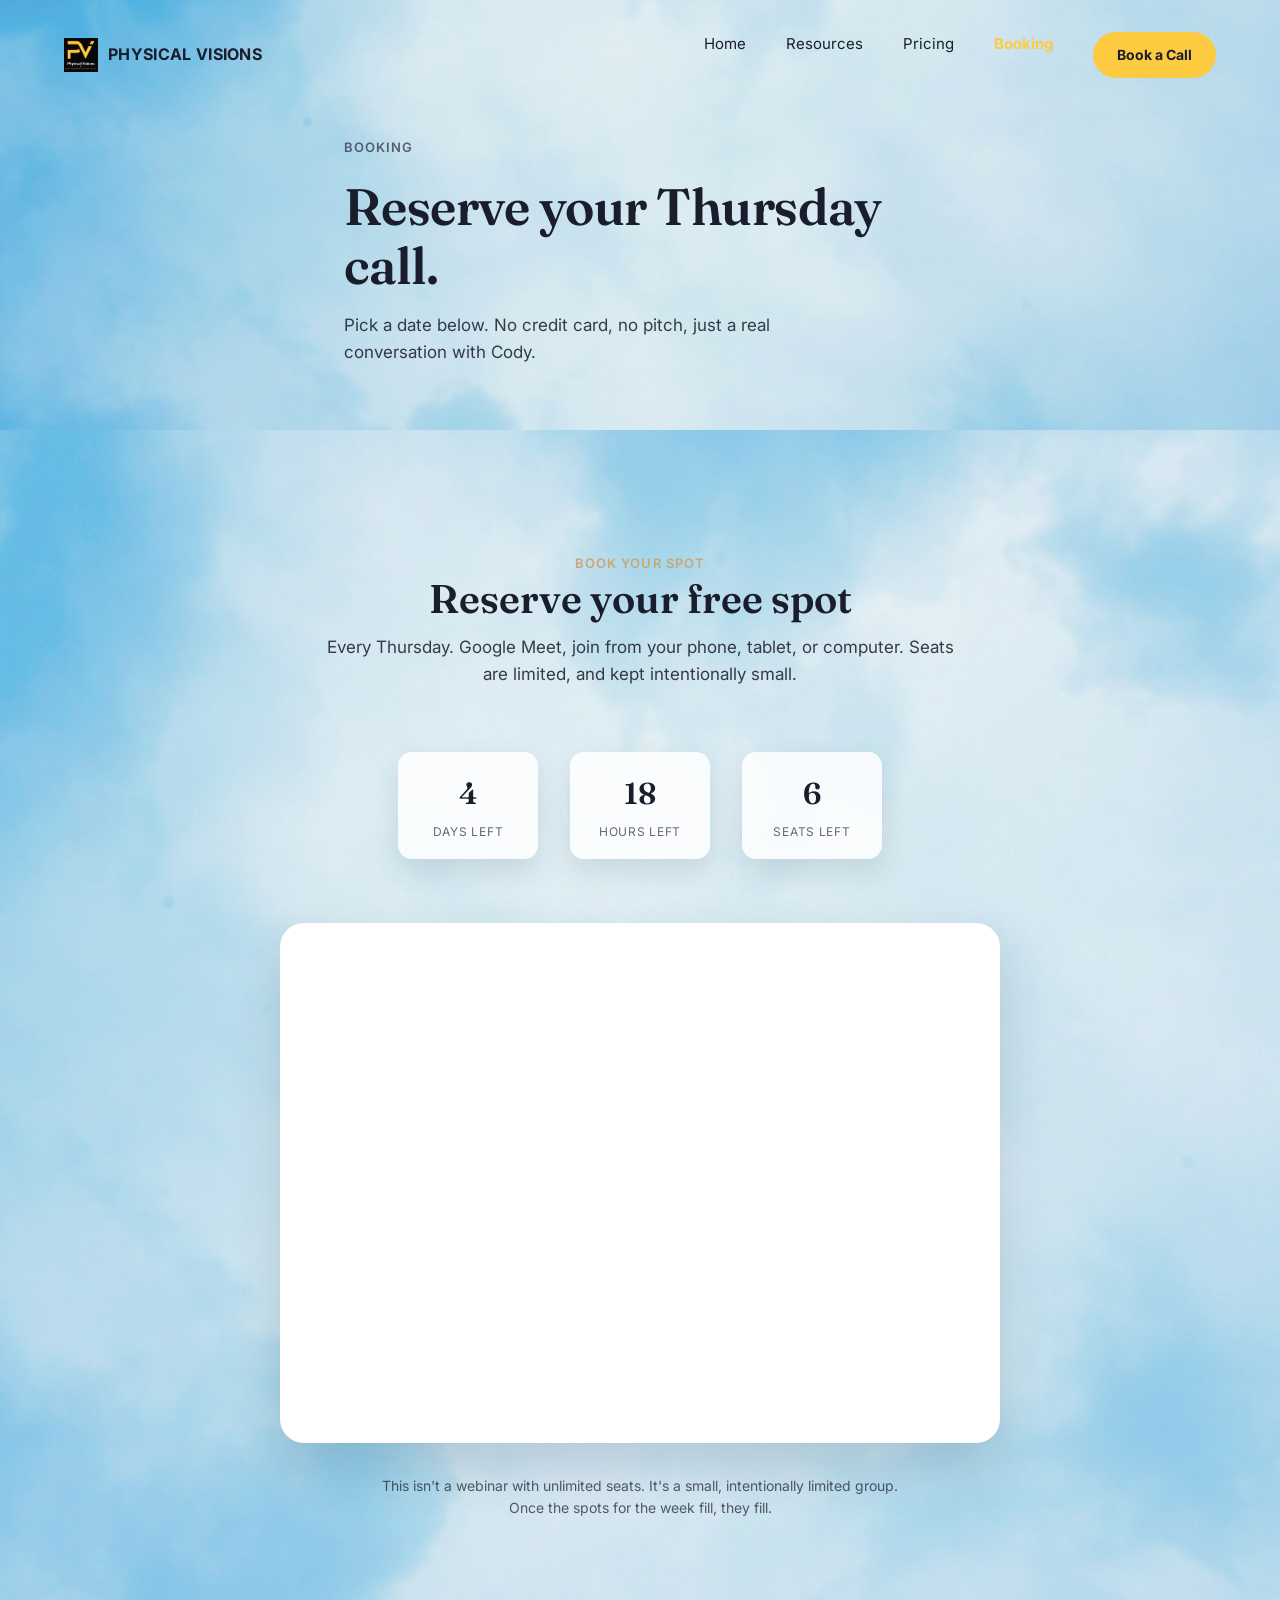
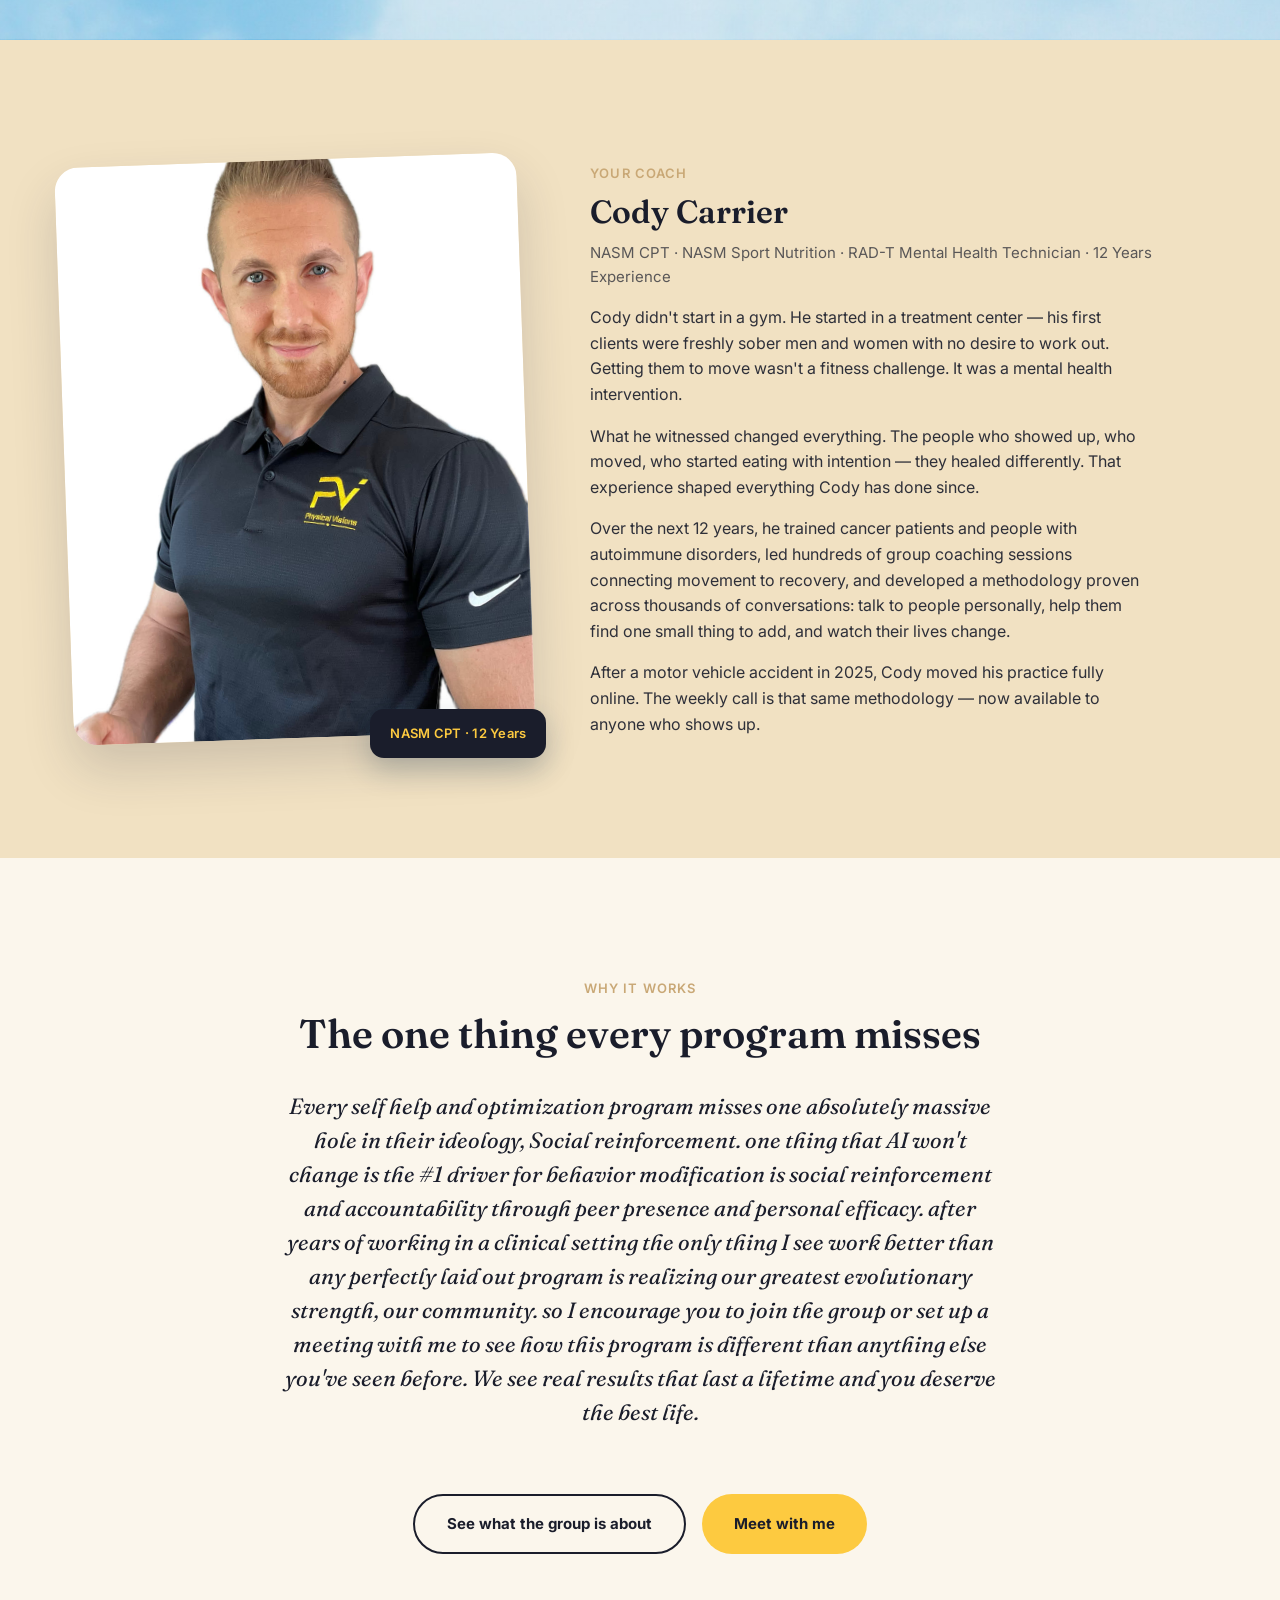
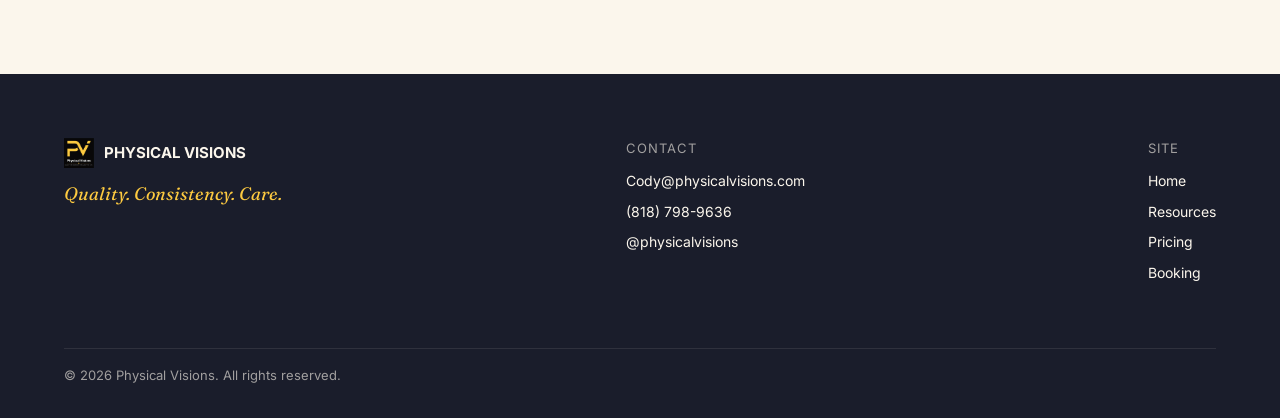
==== commit ec0c912c: "feat: round 2 revisions to Resources, Pricing, and Booking pages Resources: remove seats-left duplic" ====
--- a/booking.html
+++ b/booking.html
@@ -30,7 +30,6 @@
         <a href="booking.html" class="active">Booking</a>
         <a href="booking.html" class="btn btn-sm nav-links-cta">Book a Call</a>
       </div>
-      <a href="booking.html" class="btn btn-sm nav-cta-desktop">Book a Call</a>
       <button type="button" class="nav-toggle" id="nav-toggle" aria-label="Toggle menu" aria-expanded="false" aria-controls="nav-links">
         <span></span><span></span><span></span>
       </button>
@@ -71,11 +70,6 @@
         </div>
       </div>
 
-      <div class="capacity-bar">
-        <p><strong><span data-seats-left>6</span> seats remaining</strong> of [NEEDS CODY INPUT: total weekly seat capacity for the Thursday call] for this Thursday</p>
-        <div class="capacity-track"><div class="capacity-fill capacity-fill--unknown"></div></div>
-      </div>
-
       <div class="booking-widget reveal">
         <iframe src="https://link.martechla.com/widget/booking/6GK8R8UNQwHmLOpPVCyv" title="Reserve your free coaching call" style="width: 100%; border: none; overflow: hidden;" scrolling="no" id="6GK8R8UNQwHmLOpPVCyv_1781739598770"></iframe>
         <script src="https://link.martechla.com/js/form_embed.js" type="text/javascript"></script>
@@ -86,42 +80,44 @@
   </section>
 
   <!-- =========================================================
-       WHAT TO EXPECT — adapted from Home's journey copy,
-       reframed for someone landing directly on this page
+       COACH — grounded/settled tan section
        ========================================================= -->
-  <section class="journey" id="what-to-expect">
-    <div class="container">
-      <div class="section-header reveal">
-        <span class="section-label">What To Expect</span>
-        <h2 class="section-heading">Here's what actually happens once you book</h2>
+  <section class="coach" id="coach">
+    <div class="container coach-grid">
+      <div class="coach-photo-wrap reveal">
+        <div class="coach-photo">
+          <img src="assets/cody-photo.jpg" alt="Cody Carrier, founder of Physical Visions" />
+        </div>
+        <div class="coach-credential-tag">NASM CPT · 12 Years</div>
       </div>
 
-      <div class="journey-rows">
+      <div class="reveal">
+        <span class="section-label">Your Coach</span>
+        <h3 class="coach-name">Cody Carrier</h3>
+        <p class="coach-title">NASM CPT · NASM Sport Nutrition · RAD-T Mental Health Technician · 12 Years Experience</p>
+        <div class="coach-bio">
+          <p>Cody didn't start in a gym. He started in a treatment center — his first clients were freshly sober men and women with no desire to work out. Getting them to move wasn't a fitness challenge. It was a mental health intervention.</p>
+          <p>What he witnessed changed everything. The people who showed up, who moved, who started eating with intention — they healed differently. That experience shaped everything Cody has done since.</p>
+          <p>Over the next 12 years, he trained cancer patients and people with autoimmune disorders, led hundreds of group coaching sessions connecting movement to recovery, and developed a methodology proven across thousands of conversations: talk to people personally, help them find one small thing to add, and watch their lives change.</p>
+          <p>After a motor vehicle accident in 2025, Cody moved his practice fully online. The weekly call is that same methodology — now available to anyone who shows up.</p>
+        </div>
+      </div>
+    </div>
+  </section>
 
-        <div class="journey-row reveal">
-          <span class="journey-number">01</span>
-          <div>
-            <p class="journey-row-title">Come exactly as you are</p>
-            <p class="journey-row-body">No prep needed. Cody opens by listening, not lecturing. You tell him where you're at with your health right now, in your own words.</p>
-          </div>
+  <!-- =========================================================
+       METHODOLOGY — why the group works, two paths forward
+       ========================================================= -->
+  <section class="methodology">
+    <div class="container">
+      <div class="methodology-inner reveal">
+        <span class="section-label" style="display: block; margin-bottom: 12px;">Why It Works</span>
+        <h2 class="section-heading">The one thing every program misses</h2>
+        <p class="methodology-body">Every self help and optimization program misses one absolutely massive hole in their ideology, Social reinforcement. one thing that AI won't change is the #1 driver for behavior modification is social reinforcement and accountability through peer presence and personal efficacy. after years of working in a clinical setting the only thing I see work better than any perfectly laid out program is realizing our greatest evolutionary strength, our community. so I encourage you to join the group or set up a meeting with me to see how this program is different than anything else you've seen before. We see real results that last a lifetime and you deserve the best life.</p>
+        <div class="methodology-actions">
+          <a href="#booking-widget-section" class="btn btn-outline">See what the group is about</a>
+          <a href="https://link.martechla.com/widget/booking/QrX6hpUYPVcCQMl5WtVl" target="_blank" rel="noopener" class="btn">Meet with me</a>
         </div>
-
-        <div class="journey-row offset reveal">
-          <span class="journey-number journey-number--md">02</span>
-          <div>
-            <p class="journey-row-title">Leave with one specific thing to try</p>
-            <p class="journey-row-body">Not a diet plan or a workout program. One small, doable step, picked for your actual week, not pulled from a template.</p>
-          </div>
-        </div>
-
-        <div class="journey-row reveal">
-          <span class="journey-number journey-number--lg">03</span>
-          <div>
-            <p class="journey-row-title">Come back and it compounds</p>
-            <p class="journey-row-body">The group returns the following Thursday and shares what happened. That weekly rhythm, more than any single call, is where the real change happens.</p>
-          </div>
-        </div>
-
       </div>
     </div>
   </section>
--- a/styles.css
+++ b/styles.css
@@ -395,6 +395,23 @@
 
 .journey-number--md { font-size: 56px; }
 .journey-number--lg { font-size: 84px; }
+
+.journey-icon {
+  display: flex;
+  align-items: center;
+  justify-content: center;
+  width: 44px;
+  height: 44px;
+  border-radius: 50%;
+  background: var(--gold);
+  margin-bottom: var(--space-sm);
+}
+
+.journey-icon svg {
+  width: 22px;
+  height: 22px;
+  color: var(--dark-text);
+}
 
 .journey-row-title {
   font-family: var(--font-headline);
@@ -962,13 +979,7 @@
    Free Call teaser — cloud/moving section, asymmetric
    ------------------------- */
 .call-teaser {
-  position: relative;
-  background:
-    linear-gradient(rgba(255, 255, 255, 0.45), rgba(255, 255, 255, 0.45)),
-    url('assets/clouds-bg.jpg');
-  background-size: 200% auto, cover;
-  background-position: 0% center, center;
-  animation: cloud-drift 75s ease-in-out infinite alternate;
+  background: var(--tan-section);
   padding: var(--space-xl) 0;
 }
 
@@ -1053,6 +1064,28 @@
   font-size: 15px;
   line-height: 1.6;
   opacity: 0.85;
+}
+
+/* -------------------------
+   Video embed — responsive 16:9 wrapper for youtube-nocookie
+   iframes, used inside nutrient-card slots
+   ------------------------- */
+.video-embed {
+  position: relative;
+  width: 100%;
+  aspect-ratio: 16 / 9;
+  border-radius: var(--radius-md);
+  overflow: hidden;
+  background: var(--dark-text);
+  margin-bottom: var(--space-sm);
+}
+
+.video-embed iframe {
+  position: absolute;
+  inset: 0;
+  width: 100%;
+  height: 100%;
+  border: none;
 }
 
 /* Tighten spacing when a journey section directly follows another */
@@ -1125,7 +1158,7 @@
    Personal Training — asymmetric list + side cards
    ------------------------- */
 .pt-section {
-  background: var(--cream);
+  background: var(--dark-text);
   padding: var(--space-xl) 0;
 }
 
@@ -1269,6 +1302,35 @@
   margin-top: var(--space-lg);
 }
 
+/* Dark-background treatment — Personal Training is a different world
+   from the coaching membership above; scoped overrides keep dark-text
+   copy readable against the dark section background. Gold accents
+   (badges, buttons) need no change, they read fine on dark already. */
+.pt-section .section-heading,
+.pt-section .pt-intro,
+.pt-section .pt-row-title,
+.pt-section .pt-row-price,
+.pt-section .pt-row-detail,
+.pt-section .pt-card-price,
+.pt-section .pt-card-detail {
+  color: var(--cream);
+}
+
+.pt-section .pt-row,
+.pt-section .pt-card {
+  background: rgba(255, 255, 255, 0.06);
+}
+
+.pt-section .btn-outline {
+  border-color: var(--cream);
+  color: var(--cream);
+}
+
+.pt-section .btn-outline:hover {
+  background: var(--cream);
+  color: var(--dark-text);
+}
+
 /* -------------------------
    Coaching Membership + Add-ons — tan grounded, grouped chunks
    ------------------------- */
@@ -1376,6 +1438,20 @@
 
 .addon-group > .addon-detail:last-child {
   margin-bottom: 0;
+}
+
+/* -------------------------
+   Addon pair — 2-column utility for Nutrition + Training add-ons
+   ------------------------- */
+.addon-pair {
+  display: grid;
+  grid-template-columns: 1fr 1fr;
+  gap: var(--space-lg);
+}
+
+.addon-pair .addon-group {
+  padding-top: 0;
+  border-top: none;
 }
 
 /* -------------------------
@@ -1447,53 +1523,39 @@
   .vip-block { flex-direction: column; }
   .vip-divider { width: 100%; height: 1px; }
   .membership-foundation-head { flex-direction: column; align-items: flex-start; }
+  .addon-pair { grid-template-columns: 1fr; }
 }
 /* === END PRICING PAGE === */
 
 /* === BOOKING PAGE === */
 
 /* -------------------------
-   Capacity bar — static, real numerator only, no computed fill %
-   ------------------------- */
-.capacity-bar {
-  max-width: 560px;
-  margin: 0 auto var(--space-lg);
-  background: rgba(255, 255, 255, 0.85);
-  border-radius: var(--radius-md);
-  padding: var(--space-sm) var(--space-md);
-  box-shadow: 0 12px 28px rgba(20, 50, 80, 0.12);
-}
-
-.capacity-bar p {
-  font-family: var(--font-body);
-  font-size: 14px;
-  color: var(--dark-text);
-  margin-bottom: 10px;
-}
-
-.capacity-track {
-  background: rgba(26, 29, 43, 0.12);
-  border-radius: var(--radius-pill);
-  height: 8px;
-  overflow: hidden;
-}
-
-.capacity-fill {
-  height: 100%;
-}
-
-/* Indeterminate pattern — total capacity is unconfirmed, so this
-   deliberately does NOT render as a computed percentage fill. */
-.capacity-fill--unknown {
-  width: 100%;
-  border-radius: var(--radius-pill);
-  opacity: 0.5;
-  background: repeating-linear-gradient(
-    135deg,
-    var(--gold) 0px,
-    var(--gold) 8px,
-    transparent 8px,
-    transparent 16px
-  );
+   Methodology — cream statement section + two CTAs
+   ------------------------- */
+.methodology {
+  background: var(--cream);
+  padding: var(--space-xl) 0;
+}
+
+.methodology-inner {
+  max-width: 720px;
+  margin: 0 auto;
+  text-align: center;
+}
+
+.methodology-body {
+  font-family: var(--font-headline);
+  font-style: italic;
+  font-size: 22px;
+  line-height: 1.55;
+  color: var(--dark-text);
+  margin: var(--space-md) 0 var(--space-lg);
+}
+
+.methodology-actions {
+  display: flex;
+  justify-content: center;
+  gap: var(--space-sm);
+  flex-wrap: wrap;
 }
 /* === END BOOKING PAGE === */
